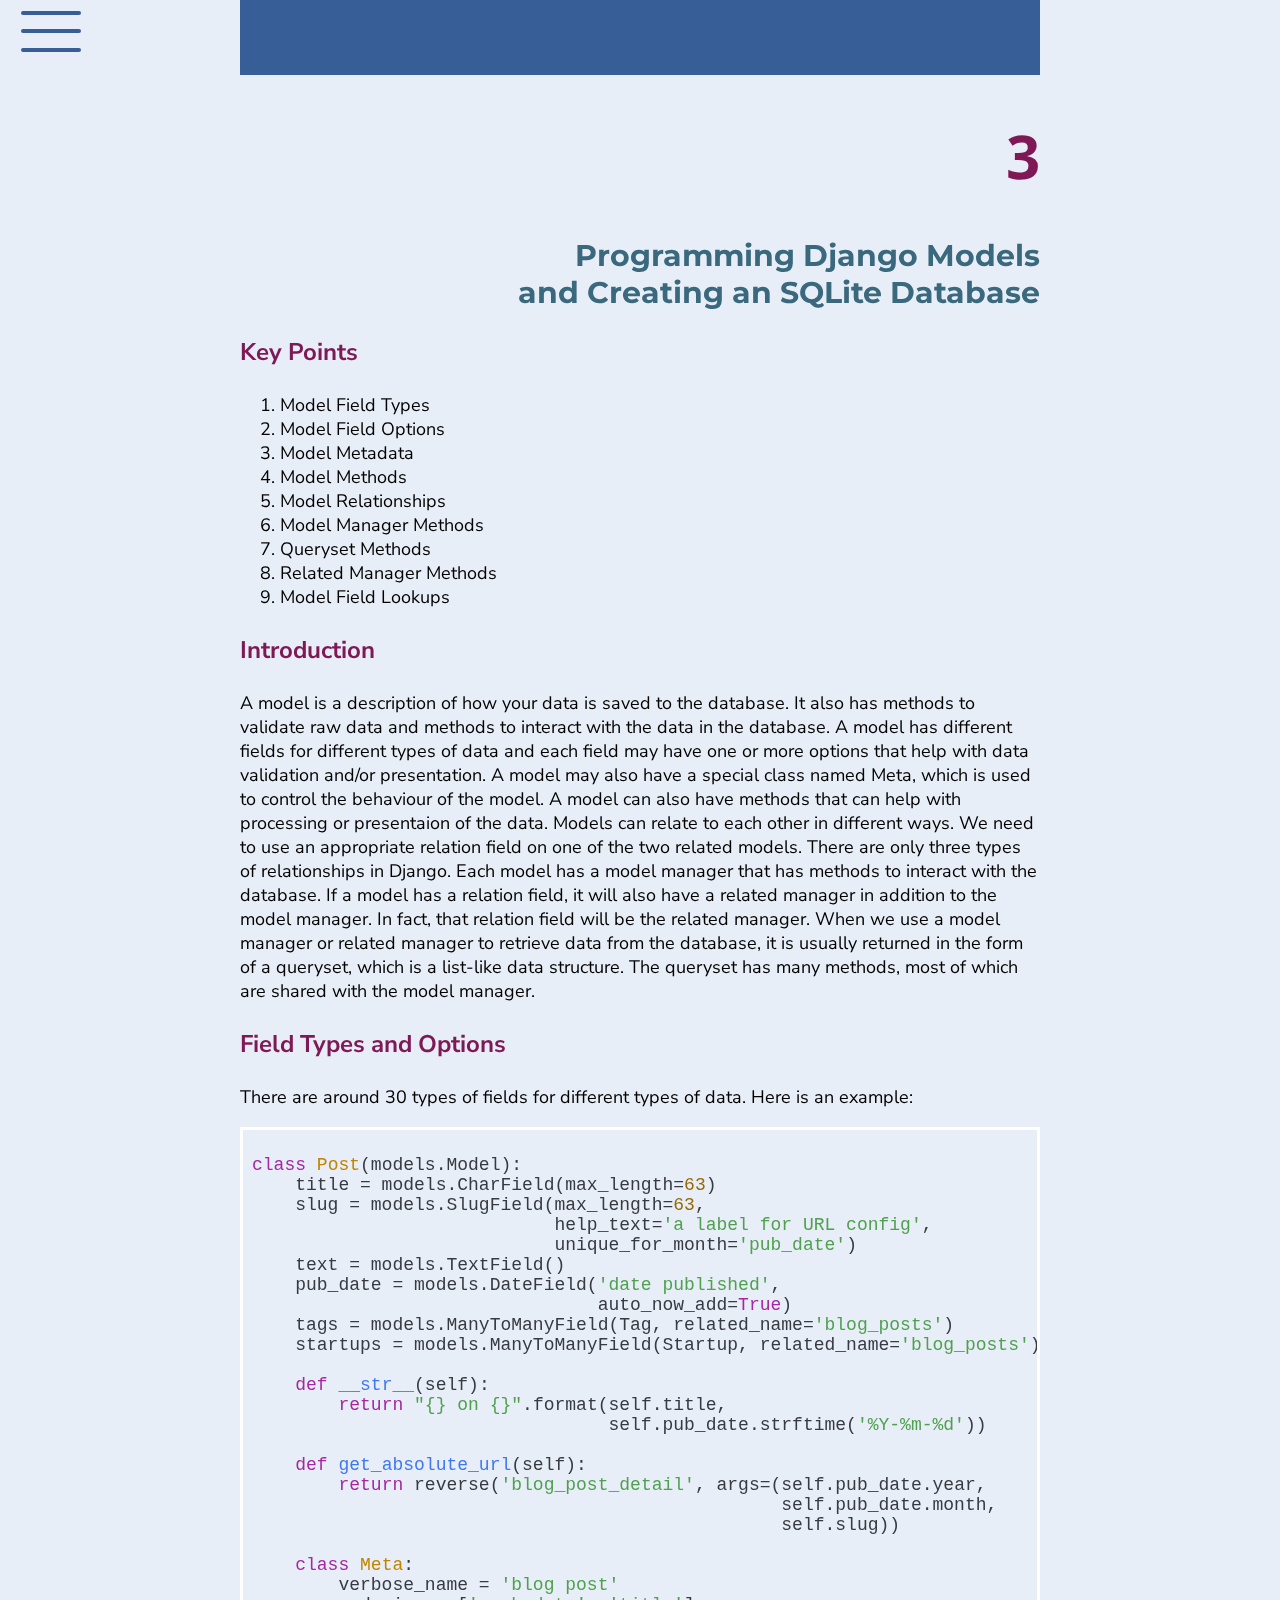
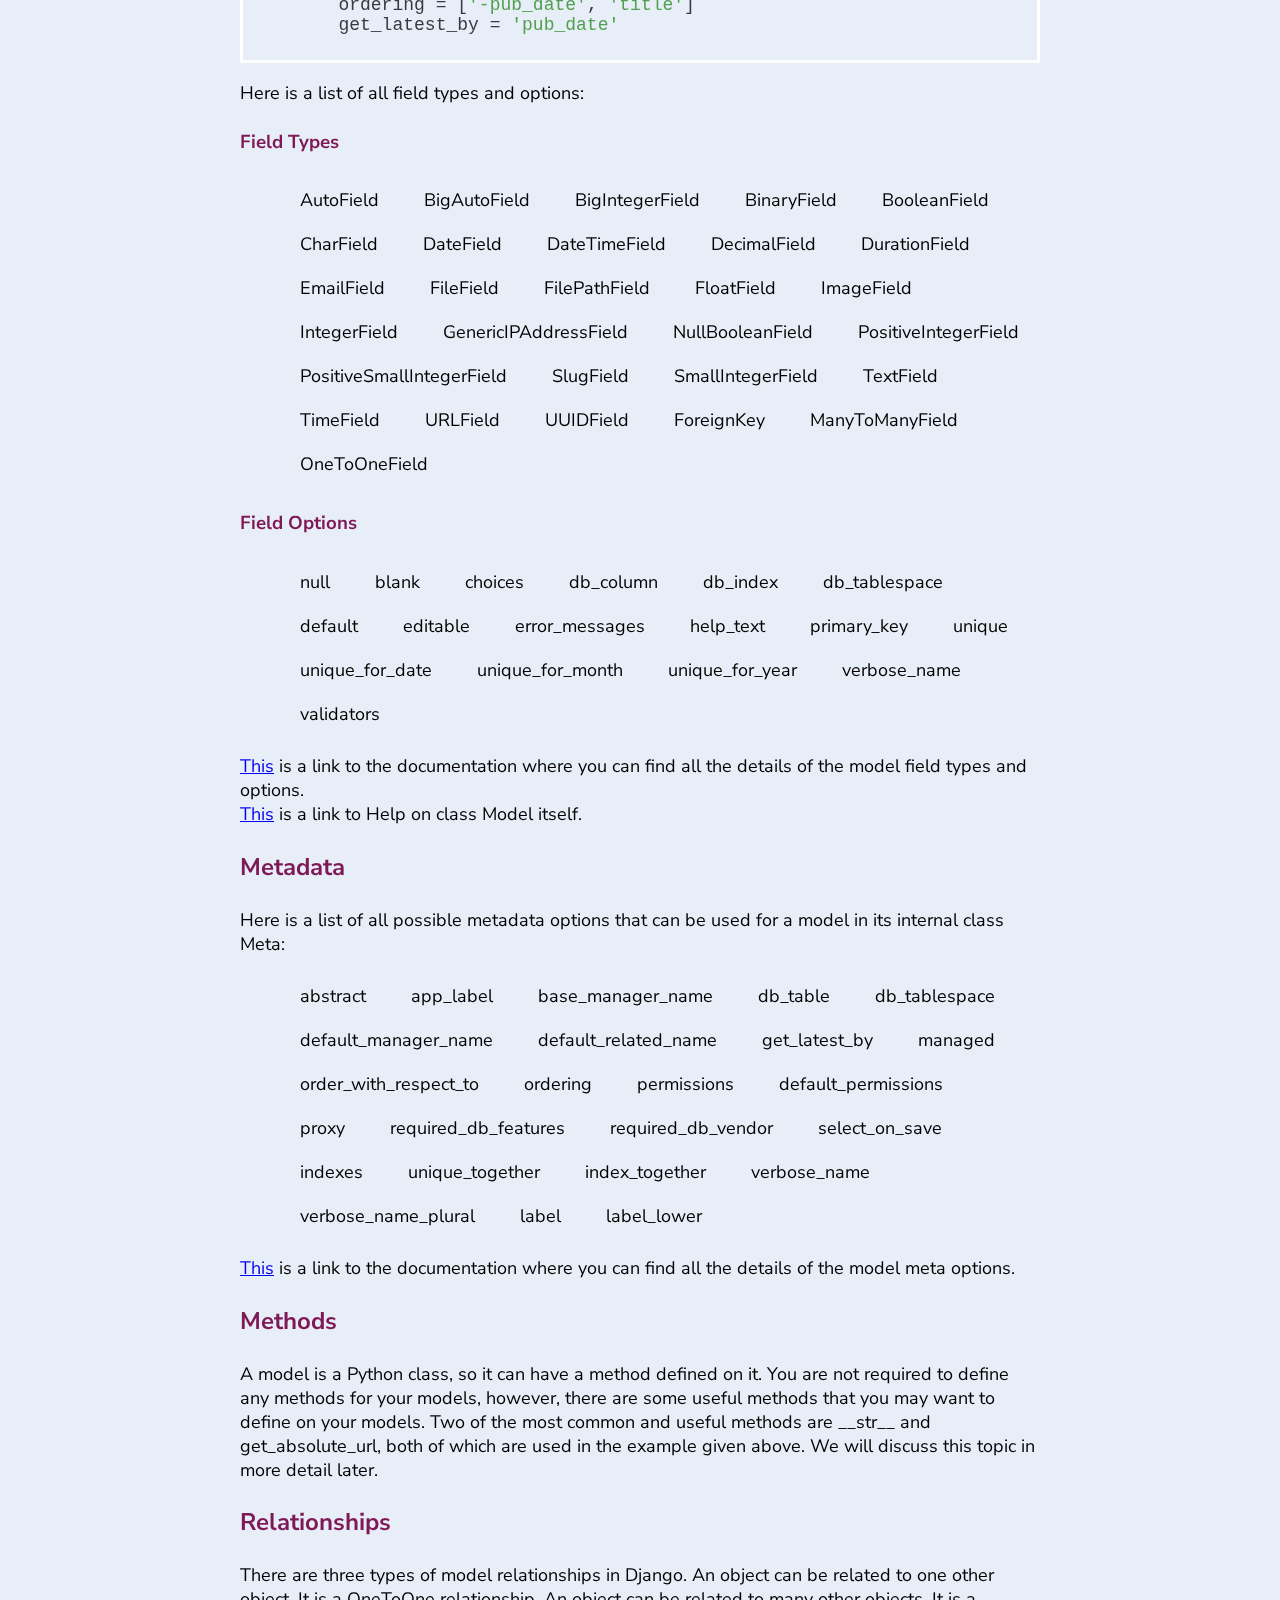
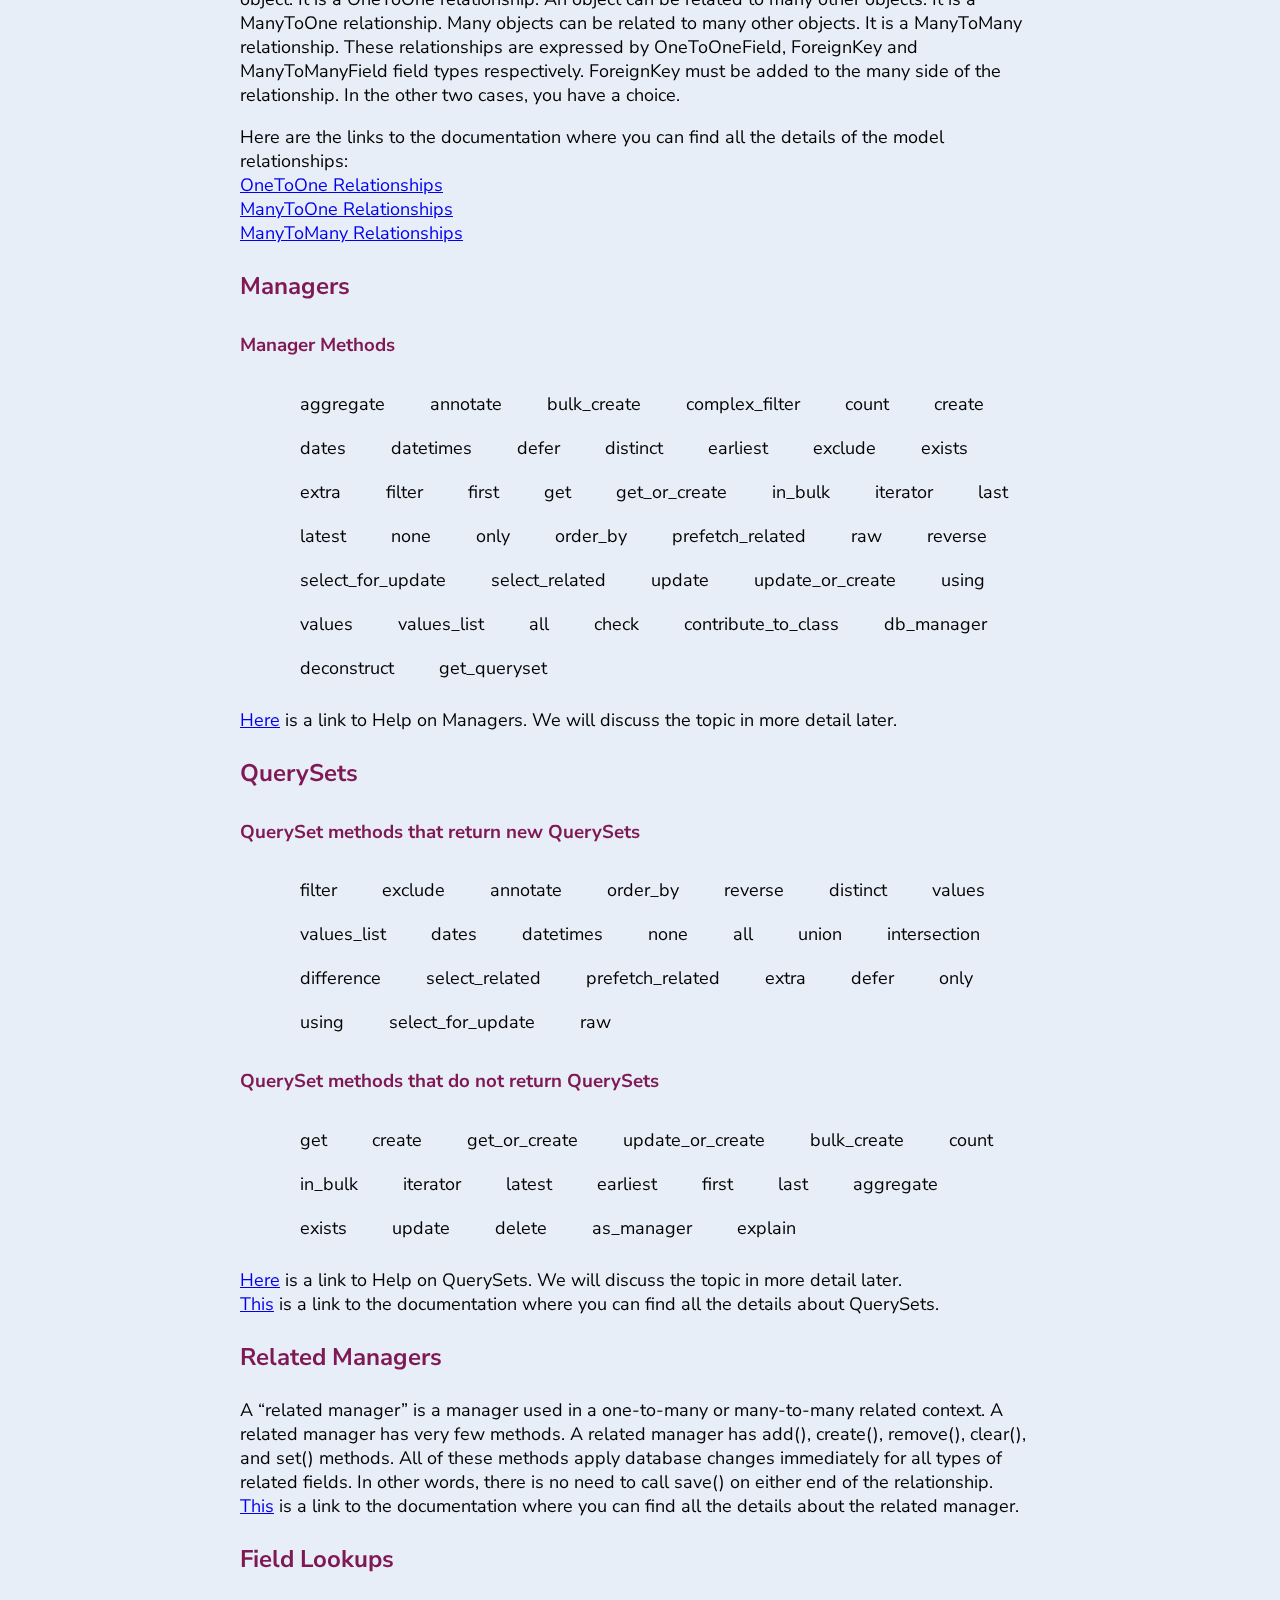
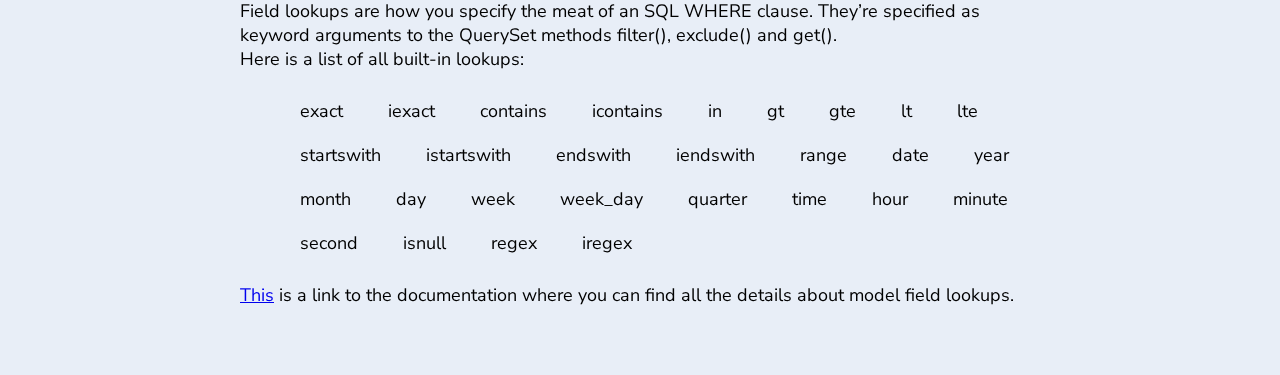
==== index.html @ 0d72ee10 "Chapter 4 second commit" ====
<!DOCTYPE html> 
<html lang="en" dir="ltr">   
<head>     
<meta charset="utf-8">
<link rel="stylesheet" href="styles/atom-one-light.css">     
<link href="https://fonts.googleapis.com/css?family=Montserrat:Light|Open+Sans|Nunito+Sans"
rel="stylesheet">     
<link rel="stylesheet" href="master.css">
<title></title>   
</head>   
<body>     
<div class="main-container">
     
<link href='https://fonts.googleapis.com/css?family=Open+Sans:400,700' rel='stylesheet' 
type='text/css'>    
        <div class="screen">
            <div class="navbar"></div>     
            <div class="circle"></div>
            <div class="menu">
                <ul>
                    <li><a href="index.html">Home</a></li>
                    <li><a href="chapter-4.html">4</a></li>
                    <li><a href="chapter-5.html">5</a></li>
                    <li><a href="">6</a></li>
                    <li><a href="">7</a></li>
                    <li><a href="">8</a></li>
                    <li><a href="">9</a></li>
                </ul>
            </div>                      
            <div class="burger">
                <div class="x"></div>
                <div class="y"></div>
                <div class="z"></div>
            </div>    

        </div>  
<script src="https://ajax.googleapis.com/ajax/libs/jquery/1.11.2/jquery.min.js"></script>       
<h1 class="lesson-num">3</h1>       
<h1 class="lesson-title">Programming Django
Models<br> and Creating an SQLite Database</h1>       
<h2 class="second-heading">Key Points</h2>       
<ol>         
  <li>Model Field Types</li>
  <li>Model Field Options</li>         
  <li>Model Metadata</li>         
  <li>Model Methods</li>         
  <li>Model Relationships</li>         
  <li>Model Manager Methods</li>         
  <li>Queryset Methods</li>         
  <li>Related Manager Methods</li>
  <li>Model Field Lookups</li>       
</ol>       
<h2 class="second-heading">Introduction</h2>
<p>         
  A model is a description of how your data is saved to the database.
It also has methods to validate raw data and methods to interact with the data
in the database. A model has different fields for different types of data and each field may have one or more options that help with data validation and/or presentation.         
A model may also have a special class named Meta, which is used to control the behaviour of the model. A model can also have methods that can help with processing or presentaion of the data.
Models can relate to each other in different ways. We need to use an appropriate relation field on one of the two related models. There are only three types of relationships in Django.          
Each model has a model manager that has methods to interact with the database. If a model has a relation field, it will also have a related manager in addition to the model manager. In fact, that relation field will be the related manager. When we use a model manager or related manager to retrieve data from the database, it is usually returned in the form of a queryset, which is a list-like data structure. The queryset has many methods, most of which are shared with the model manager.
</p>             
<h2 class="second-heading">Field Types and Options</h2>
<p>There are around 30 types of fields for different types of
data. Here is an example:</p>               
<pre><code class="language-python"> 
class Post(models.Model):     
    title = models.CharField(max_length=63)     
    slug = models.SlugField(max_length=63,          
                            help_text='a label for URL config',
                            unique_for_month='pub_date')     
    text = models.TextField()     
    pub_date = models.DateField('date published', 
                                auto_now_add=True)     
    tags = models.ManyToManyField(Tag, related_name='blog_posts')     
    startups = models.ManyToManyField(Startup, related_name='blog_posts') 
    
    def __str__(self):
        return "{} on {}".format(self.title, 
                                 self.pub_date.strftime('%Y-%m-%d'))

    def get_absolute_url(self):
        return reverse('blog_post_detail', args=(self.pub_date.year, 
                                                 self.pub_date.month, 
                                                 self.slug))

    class Meta:
        verbose_name = 'blog post'
        ordering = ['-pub_date', 'title']
        get_latest_by = 'pub_date'
              </code></pre>
<p>Here is a list of all field types and options:</p>
  <h3 class='third-heading'>Field Types</h3>
  <ul>
    <li>AutoField</li> 
    <li>BigAutoField</li>
    <li>BigIntegerField</li>
    <li>BinaryField</li>
    <li>BooleanField</li>
    <li>CharField</li>
    <li>DateField</li>
    <li>DateTimeField</li>
    <li>DecimalField</li>
    <li>DurationField</li>
    <li>EmailField</li>
    <li>FileField</li>
    <li>FilePathField</li>
    <li>FloatField</li>
    <li>ImageField</li>
    <li>IntegerField</li>
    <li>GenericIPAddressField</li>
    <li>NullBooleanField</li>
    <li>PositiveIntegerField</li>
    <li>PositiveSmallIntegerField</li>
    <li>SlugField</li>
    <li>SmallIntegerField</li>
    <li>TextField</li>
    <li>TimeField</li>
    <li>URLField</li>
    <li>UUIDField</li>
    <li>ForeignKey</li>
    <li>ManyToManyField</li>
    <li>OneToOneField</li>
  </ul>
  <h3 class="third-heading">Field Options</h3>
  <ul>
    <li>null</li>
    <li>blank</li>
    <li>choices</li>
    <li>db_column</li>
    <li>db_index</li>
    <li>db_tablespace</li>
    <li>default</li>
    <li>editable</li>
    <li>error_messages</li>
    <li>help_text</li>
    <li>primary_key</li>
    <li>unique</li>
    <li>unique_for_date</li>
    <li>unique_for_month</li>
    <li>unique_for_year</li>
    <li>verbose_name</li>
    <li>validators</li>
  </ul>
<p><a href="https://docs.djangoproject.com/en/2.1/ref/models/fields/">This</a> is a link to the documentation where you can find all the details of the model field types and options.<br>
<a href="model_instance_help.html">This</a> is a link to Help on class Model itself.
</p>
<h2 class="second-heading">Metadata</h2>
<p>Here is a list of all possible metadata options that can be used for a model
in its internal class Meta:</p>
  <ul>
    <li>abstract</li>
    <li>app_label</li>
    <li>base_manager_name</li>
    <li>db_table</li>
    <li>db_tablespace</li>
    <li>default_manager_name</li>
    <li>default_related_name</li>
    <li>get_latest_by</li>
    <li>managed</li>
    <li>order_with_respect_to</li>
    <li>ordering</li>
    <li>permissions</li>
    <li>default_permissions</li>
    <li>proxy</li>
    <li>required_db_features</li>
    <li>required_db_vendor</li>
    <li>select_on_save</li>
    <li>indexes</li>
    <li>unique_together</li>
    <li>index_together</li>
    <li>verbose_name</li>
    <li>verbose_name_plural</li>
    <li>label</li>
    <li>label_lower</li>
  </ul>
<p><a href="https://docs.djangoproject.com/en/2.1/ref/models/options/">This</a> is a link to the documentation where you can find all the details of the model meta options.
</p>
<h2 class="second-heading">Methods</h2>
<p>
    A model is a Python class, so it can have a method defined on it. You are not required to define any methods
    for your models, however, there are some useful methods that you may want to define on your models. Two of the
    most common and useful methods are __str__ and get_absolute_url, both of which are used in the example given above. 
    We will discuss this topic in more detail later.
</p>
<h2 class="second-heading">Relationships</h2>
<p>
    There are three types of model relationships in Django. An object can be related to one other object. It is a OneToOne relationship. An object can be related to many other objects. It is a ManyToOne relationship. Many objects can be related to many other objects. It is a ManyToMany relationship. These relationships are expressed by OneToOneField, ForeignKey and ManyToManyField field types respectively. ForeignKey must be added to the many side of the relationship. In the other two cases, you have a choice.
<p>Here are the links to the documentation where you can find all the details of the model relationships:<br>
<a href="https://docs.djangoproject.com/en/2.1/topics/db/examples/one_to_one/">OneToOne Relationships</a><br>
<a href="https://docs.djangoproject.com/en/2.1/topics/db/examples/many_to_one/">ManyToOne Relationships</a><br>
<a href="https://docs.djangoproject.com/en/2.1/topics/db/examples/many_to_many/">ManyToMany Relationships</a>
</p>
<h2 class="second-heading">Managers</h2>
<h3 class="third-heading">Manager Methods</h3>
<ul>
    <li>aggregate</li>
    <li>annotate</li>
    <li>bulk_create</li>
    <li>complex_filter</li>
    <li>count</li>
    <li>create</li>
    <li>dates</li>
    <li>datetimes</li>
    <li>defer</li>
    <li>distinct</li>
    <li>earliest</li>
    <li>exclude</li>
    <li>exists</li>
    <li>extra</li>
    <li>filter</li>
    <li>first</li>
    <li>get</li>
    <li>get_or_create</li>
    <li>in_bulk</li>
    <li>iterator</li>
    <li>last</li>
    <li>latest</li>
    <li>none</li>
    <li>only</li>
    <li>order_by</li>
    <li>prefetch_related</li>
    <li>raw</li>
    <li>reverse</li>
    <li>select_for_update</li>
    <li>select_related</li>
    <li>update</li>
    <li>update_or_create</li>
    <li>using</li>
    <li>values</li>
    <li>values_list</li>
    <li>all</li>
    <li>check</li>
    <li>contribute_to_class</li>
    <li>db_manager</li>
    <li>deconstruct</li>
    <li>get_queryset</li>
</ul>
<p>
    <a href="manager_help.html">Here</a> is a link to Help on Managers. We will discuss the topic
    in more detail later.
</p>
<h2 class="second-heading">QuerySets</h2>
<h3 class="third-heading">QuerySet methods that return new QuerySets</h3>
<ul>
    <li>filter</li>
    <li>exclude</li>
    <li>annotate</li>
    <li>order_by</li>
    <li>reverse</li>
    <li>distinct</li>
    <li>values</li>
    <li>values_list</li>
    <li>dates</li>
    <li>datetimes</li>
    <li>none</li>
    <li>all</li>
    <li>union</li>
    <li>intersection</li>
    <li>difference</li>
    <li>select_related</li>
    <li>prefetch_related</li>
    <li>extra</li>
    <li>defer</li>
    <li>only</li>
    <li>using</li>
    <li>select_for_update</li>
    <li>raw</li>
</ul>
<h3 class="third-heading">QuerySet methods that do not return QuerySets</h3>
<ul>
    <li>get</li>
    <li>create</li>
    <li>get_or_create</li>
    <li>update_or_create</li>
    <li>bulk_create</li>
    <li>count</li>
    <li>in_bulk</li>
    <li>iterator</li>
    <li>latest</li>
    <li>earliest</li>
    <li>first</li>
    <li>last</li>
    <li>aggregate</li>
    <li>exists</li>
    <li>update</li>
    <li>delete</li>
    <li>as_manager</li>
    <li>explain</li>
</ul>
<p><a href="queryset_help.html">Here</a> is a link to Help on QuerySets. We will discuss the topic
    in more detail later.<br>
    <a href="https://docs.djangoproject.com/en/2.1/ref/models/querysets/">This</a> is a link to the documentation where you can find all the details about QuerySets.
</p>
<h2 class="second-heading">Related Managers</h2>
<p>
    A “related manager” is a manager used in a one-to-many or many-to-many related context. A related manager has very few methods. A related manager has add(), create(), remove(), clear(), and set() methods. All of these methods apply database changes immediately for all types of related fields. In other words, there is no need to call save() on either end of the relationship.<br>
    <a href="https://docs.djangoproject.com/en/2.1/ref/models/relations/">This</a> is a link to the documentation where you can find all the details about the related manager. 
</p>
<h2 class="second-heading">Field Lookups</h2>
<p>
    Field lookups are how you specify the meat of an SQL WHERE clause. They’re specified as keyword arguments to the QuerySet methods filter(), exclude() and get().<br>
    Here is a list of all built-in lookups:
</p>
<ul>
    <li>exact</li>
    <li>iexact</li>
    <li>contains</li>
    <li>icontains</li>
    <li>in</li>
    <li>gt</li>
    <li>gte</li>
    <li>lt</li>
    <li>lte</li>
    <li>startswith</li>
    <li>istartswith</li>
    <li>endswith</li>
    <li>iendswith</li>
    <li>range</li>
    <li>date</li>
    <li>year</li>
    <li>month</li>
    <li>day</li>
    <li>week</li>
    <li>week_day</li>
    <li>quarter</li>
    <li>time</li>
    <li>hour</li>
    <li>minute</li>
    <li>second</li>
    <li>isnull</li>
    <li>regex</li>
    <li>iregex</li>
</ul>
<p>
    <a href="https://docs.djangoproject.com/en/2.1/ref/models/querysets/">This</a> is a link to the documentation where you can find all the details about model field lookups.<br><br>
</p>

    </div>

    <script src="highlight.pack.js"></script>
    <script>hljs.initHighlightingOnLoad();</script>
    <script type="text/javascript" src="style.js"></script>
  </body>
</html>
---- styles/atom-one-light.css ----
/*

Atom One Light by Daniel Gamage
Original One Light Syntax theme from https://github.com/atom/one-light-syntax

base:    #fafafa
mono-1:  #383a42
mono-2:  #686b77
mono-3:  #a0a1a7
hue-1:   #0184bb
hue-2:   #4078f2
hue-3:   #a626a4
hue-4:   #50a14f
hue-5:   #e45649
hue-5-2: #c91243
hue-6:   #986801
hue-6-2: #c18401

*/

.hljs {
  display: block;
  overflow-x: auto;
  padding: 0.5em;
  color: #383a42;
  background: #e7ebff;
  background: #e8eef7;
  font-size: 18px;
}
/* background: #f6ecea; */
.hljs-comment,
.hljs-quote {
  color: #a0a1a7;
  font-style: italic;
}

.hljs-doctag,
.hljs-keyword,
.hljs-formula {
  color: #a626a4;
}

.hljs-section,
.hljs-name,
.hljs-selector-tag,
.hljs-deletion,
.hljs-subst {
  color: #e45649;
}

.hljs-literal {
  color: #0184bb;
}

.hljs-string,
.hljs-regexp,
.hljs-addition,
.hljs-attribute,
.hljs-meta-string {
  color: #50a14f;
}

.hljs-built_in,
.hljs-class .hljs-title {
  color: #c18401;
}

.hljs-attr,
.hljs-variable,
.hljs-template-variable,
.hljs-type,
.hljs-selector-class,
.hljs-selector-attr,
.hljs-selector-pseudo,
.hljs-number {
  color: #986801;
}

.hljs-symbol,
.hljs-bullet,
.hljs-link,
.hljs-meta,
.hljs-selector-id,
.hljs-title {
  color: #4078f2;
}

.hljs-emphasis {
  font-style: italic;
}

.hljs-strong {
  font-weight: bold;
}

.hljs-link {
  text-decoration: underline;
}
---- master.css ----
body {
  background: #e8eef7;
  margin: 0px;
  padding: 0px;
}
.main-container {
  width: 800px;
  margin: 0 auto;
}

.lesson-title {
  font-size: 30px;
  font-family: 'Montserrat', sans-serif;
  color: #3a687d;
  text-align: right;
}

.lesson-num {
  font-size: 60px;
  font-family: 'Open Sans', sans-serif;
  color: #7f1956;
  text-align: right;
}

.second-heading {
  color: #7f1956;
  font-family: 'Nunito Sans', sans-serif;
  padding-top: 5px;
  padding-bottom: 5px;
}

.third-heading {
  color: #7f1956;
  font-family: 'Nunito Sans', sans-serif;
  padding-top: 5px;
  padding-bottom: 5px;
}

p {
  font-family: 'Nunito Sans', sans-serif;
  font-size: 18px;
}

ol, ul {
  font-family: 'Nunito Sans', sans-serif;
  font-size: 18px;
}
.language-python {
  font-size: 18px;
  border: 3px 3px 3px 3px;
  border-color: white;
  padding-top: 5px;
  padding-bottom: 5px;
}

pre {
  max-width: 800px;
  border: white 3px solid;
  word-wrap: break-word;
}

ul li {
  display: inline-block;
  padding-right: 20px;
  padding-left: 20px;
  padding-top: 10px;
  padding-bottom: 10px;
}
/* { margin: 0px; padding: 0px; }
/*body {
  background: #385e97;
  width: 100%; 
  height: 100%;
  font:12px "Open Sans", sans-serif; 
}*/

div.burger {
  height: 60px; 
  width: 60px;
  position: absolute;
  top: 11px; 
  left: 21px;
  cursor: pointer;  
}
  div.x,
  div.y,
  div.z {
    position: absolute; 
    /*margin: auto;
    top: 0px; bottom: 0px;    */
    background: #fff;
    background: #385e97;
    border-radius:2px;
    -webkit-transition: all 200ms ease-out;
       -moz-transition: all 200ms ease-out;
        -ms-transition: all 200ms ease-out;
         -o-transition: all 200ms ease-out;
            transition: all 200ms ease-out;
  }   
  div.x, div.y, div.z { height: 4px; width: 60px; }
  div.y{top: 18px;}
  div.z{top: 37px;}
  div.collapse{
    top: 20px;
    background:#4a89dc;
    -webkit-transition: all 70ms ease-out;
       -moz-transition: all 70ms ease-out;
        -ms-transition: all 70ms ease-out;
         -o-transition: all 70ms ease-out;
            transition: all 70ms ease-out;
  }
   
  
  div.rotate30{
    -ms-transform: rotate(30deg); 
      -webkit-transform: rotate(30deg); 
      transform: rotate(30deg); 
    -webkit-transition: all 50ms ease-out;
       -moz-transition: all 50ms ease-out;
        -ms-transition: all 50ms ease-out;
         -o-transition: all 50ms ease-out;
            transition: all 50ms ease-out;          
  }
  div.rotate150{
    -ms-transform: rotate(150deg); 
      -webkit-transform: rotate(150deg); 
      transform: rotate(150deg);  
    -webkit-transition: all 50ms ease-out;
       -moz-transition: all 50ms ease-out;
        -ms-transition: all 50ms ease-out;
         -o-transition: all 50ms ease-out;
            transition: all 50ms ease-out;          
  }
  
  div.rotate45{
    -ms-transform: rotate(45deg); 
      -webkit-transform: rotate(45deg); 
      transform: rotate(45deg); 
    -webkit-transition: all 100ms ease-out;
       -moz-transition: all 100ms ease-out;
        -ms-transition: all 100ms ease-out;
         -o-transition: all 100ms ease-out;
            transition: all 100ms ease-out;         
  }
  div.rotate135{
    -ms-transform: rotate(135deg); 
      -webkit-transform: rotate(135deg); 
      transform: rotate(135deg);  
    -webkit-transition: all 100ms ease-out;
       -moz-transition: all 100ms ease-out;
        -ms-transition: all 100ms ease-out;
         -o-transition: all 100ms ease-out;
            transition: all 100ms ease-out;         
  }

div.navbar{height:75px; width: 100%; 
  background:#385e97; 
  margin-top: 0px; 
  padding: 0px;
}

div.circle{ 
  border-radius: 50%;
  width: 0px;
  height: 0px; 
  position:absolute;
  top: 35px;
  left: 36px;
  background:#fff;
  opacity:0.70;
  -webkit-transition: all 300ms cubic-bezier(0.000, 0.995, 0.990, 1.000);
     -moz-transition: all 300ms cubic-bezier(0.000, 0.995, 0.990, 1.000);
      -ms-transition: all 300ms cubic-bezier(0.000, 0.995, 0.990, 1.000);
       -o-transition: all 300ms cubic-bezier(0.000, 0.995, 0.990, 1.000);
          transition: all 300ms cubic-bezier(0.000, 0.995, 0.990, 1.000); 
}
div.circle.expand{
  width:1200px;
  height:1200px;
  top: -560px;
  left: -565px;   
  -webkit-transition: all 400ms cubic-bezier(0.000, 0.995, 0.990, 1.000);
     -moz-transition: all 400ms cubic-bezier(0.000, 0.995, 0.990, 1.000);
      -ms-transition: all 400ms cubic-bezier(0.000, 0.995, 0.990, 1.000);
       -o-transition: all 400ms cubic-bezier(0.000, 0.995, 0.990, 1.000);
          transition: all 400ms cubic-bezier(0.000, 0.995, 0.990, 1.000);         
  
}
div.menu {
  height: 568px; 
  width: 320px;
  position: absolute;
  top: 0px; left: 0px;
}
div.menu ul li {
  list-style: none;
  position:absolute;
  top:40px;;
  left:0;
  opacity:0;
  width:320px;
  text-align:center;
  font-size:0px;
  -webkit-transition: all 70ms cubic-bezier(0.000, 0.995, 0.990, 1.000);
     -moz-transition: all 70ms cubic-bezier(0.000, 0.995, 0.990, 1.000);
      -ms-transition: all 70ms cubic-bezier(0.000, 0.995, 0.990, 1.000);
       -o-transition: all 70ms cubic-bezier(0.000, 0.995, 0.990, 1.000);
          transition: all 70ms cubic-bezier(0.000, 0.995, 0.990, 1.000);
}
div.menu ul li a {
  color:#4a89dc;
  text-transform:uppercase;
  text-transform: none;
  text-decoration:none; 
  letter-spacing:3px;     
}

div.menu li.animate{
  font-size:21px;
  opacity:1;
  -webkit-transition: all 150ms cubic-bezier(0.000, 0.995, 0.990, 1.000);
     -moz-transition: all 150ms cubic-bezier(0.000, 0.995, 0.990, 1.000);
      -ms-transition: all 150ms cubic-bezier(0.000, 0.995, 0.990, 1.000);
       -o-transition: all 150ms cubic-bezier(0.000, 0.995, 0.990, 1.000);
          transition: all 150ms cubic-bezier(0.000, 0.995, 0.990, 1.000);
}
div.menu li.animate:nth-of-type(1){ 
  top:70px;
  transition-delay: 0.0s; 
}
div.menu li.animate:nth-of-type(2){
  top:140px;
  transition-delay: 0.03s;  
      
}
div.menu li.animate:nth-of-type(3){
  top:210px;
  transition-delay: 0.06s;    
  
}
div.menu li.animate:nth-of-type(4){
  top:280px;
  transition-delay: 0.09s;    
  
}
div.menu li.animate:nth-of-type(5){
  top:350px;
  transition-delay: 0.12s;    
  
}
div.menu li.animate:nth-of-type(6){
  top:420px;
  transition-delay: 0.15s;  
      
}
div.menu li.animate:nth-of-type(7){
  top:490px;
  transition-delay: 0.15s;  
      
}
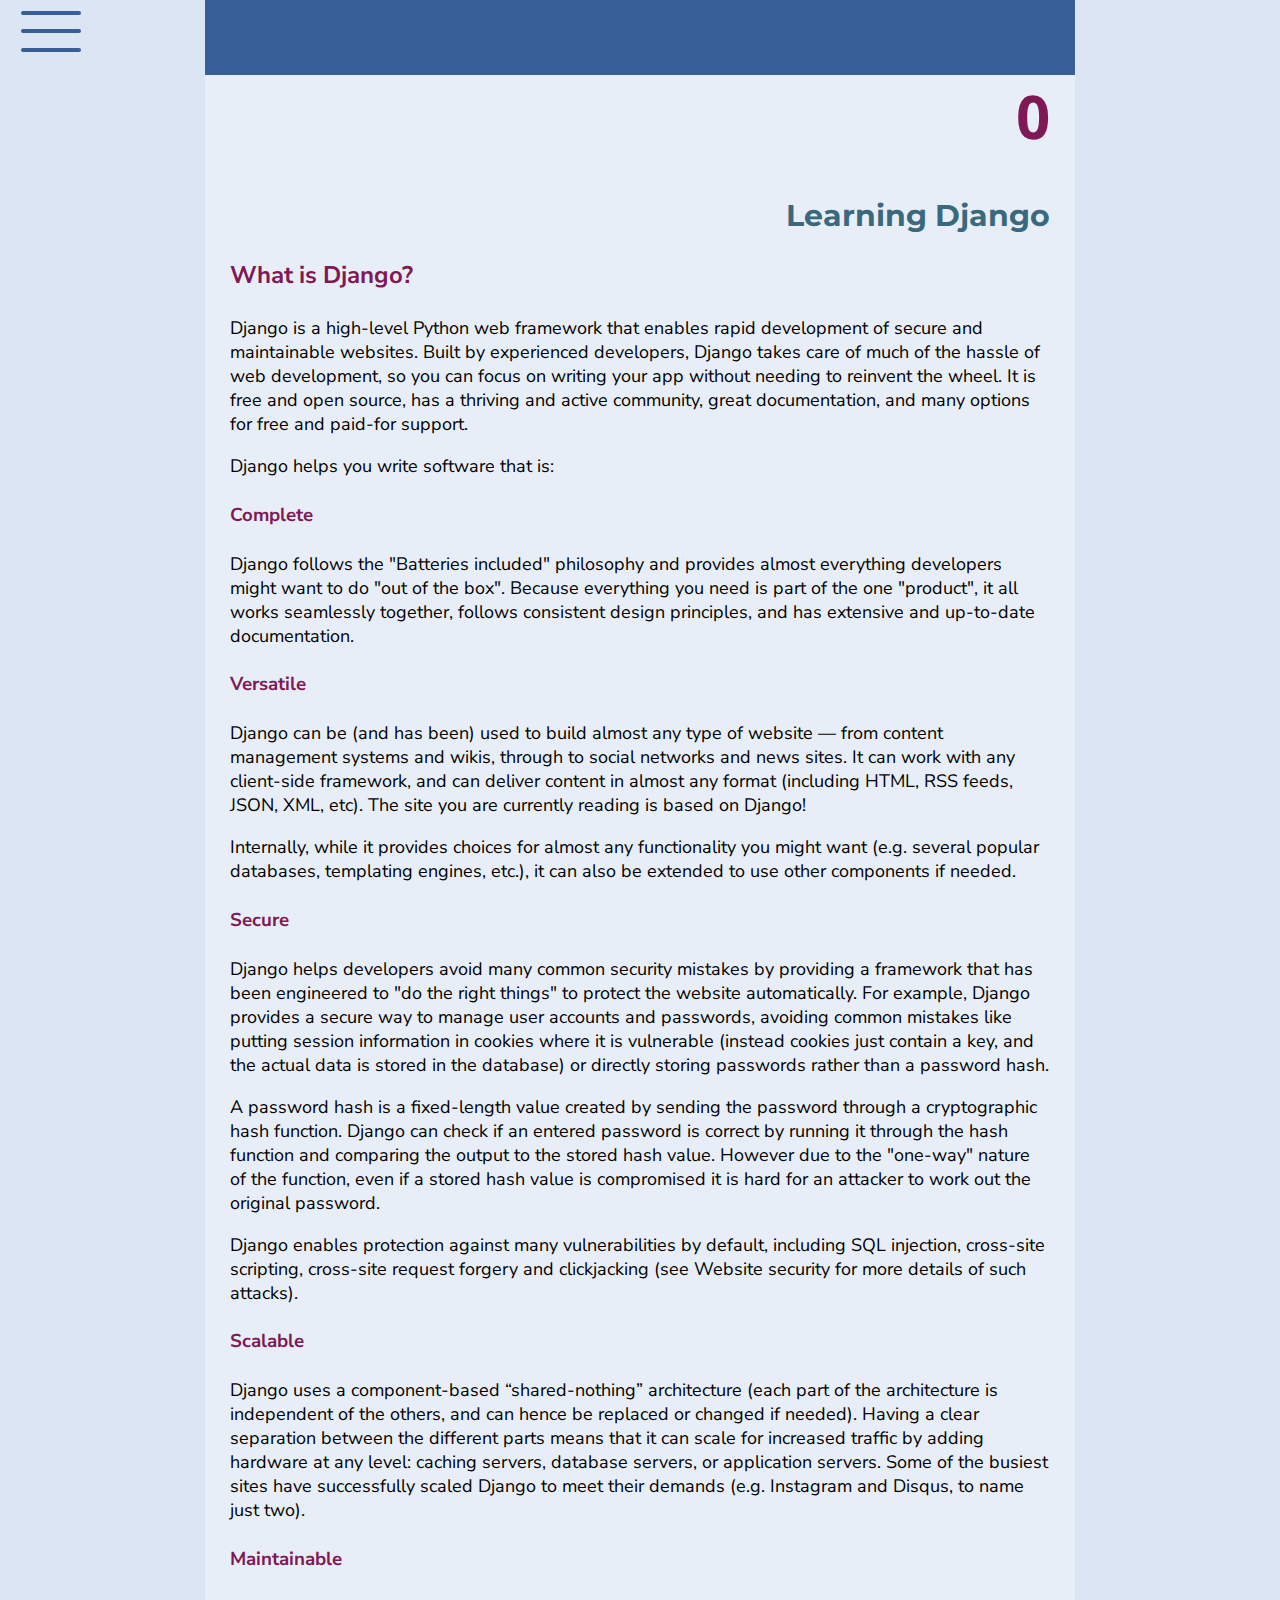
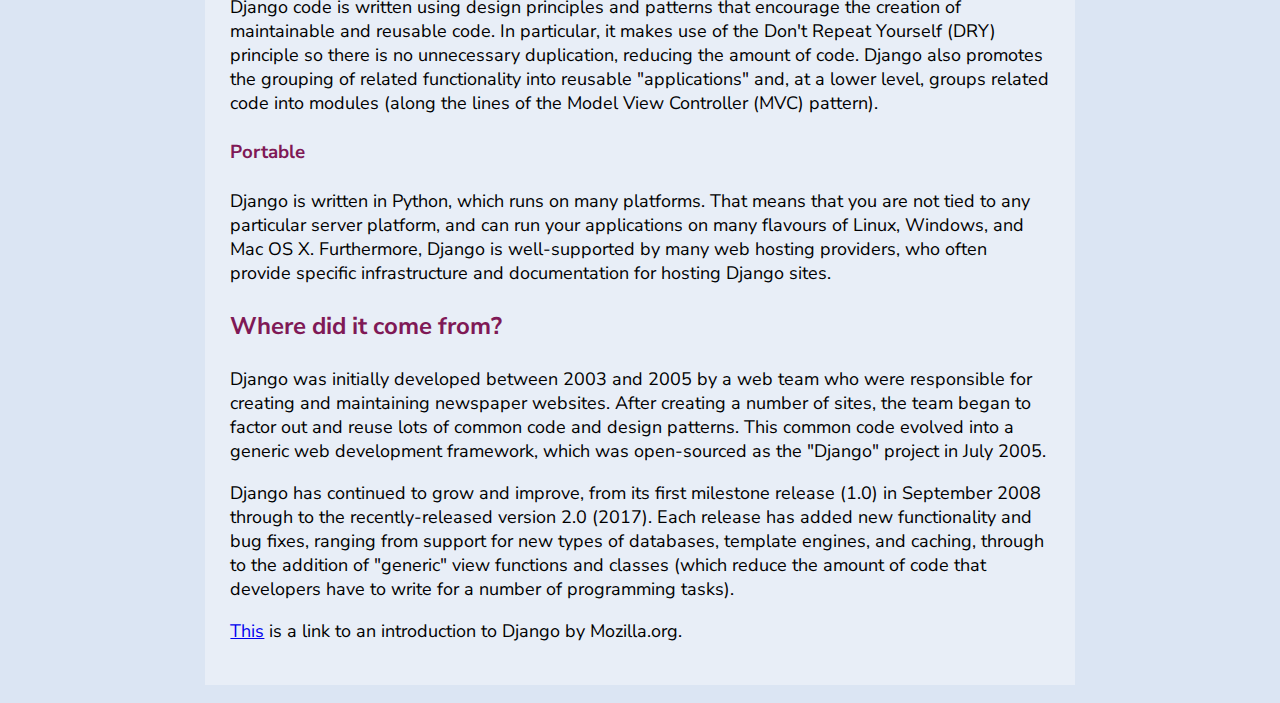
==== commit dfa96c70: "home page added" ====
--- a/index.html
+++ b/index.html
@@ -10,7 +10,6 @@
 </head>   
 <body>     
 <div class="main-container">
-     
 <link href='https://fonts.googleapis.com/css?family=Open+Sans:400,700' rel='stylesheet' 
 type='text/css'>    
         <div class="screen">
@@ -18,13 +17,12 @@
             <div class="circle"></div>
             <div class="menu">
                 <ul>
-                    <li><a href="index.html">Home</a></li>
-                    <li><a href="chapter-4.html">4</a></li>
-                    <li><a href="chapter-5.html">5</a></li>
-                    <li><a href="">6</a></li>
-                    <li><a href="">7</a></li>
-                    <li><a href="">8</a></li>
-                    <li><a href="">9</a></li>
+                    <li><a href="index.html" id="home">Home</a></li>
+                    <li><a href="chapter-3.html">Models</a></li>
+                    <li><a href="chapter-4.html">Django Templates</a></li>
+                    <li><a href="chapter-5.html">URLs and Views</a></li>
+                    <li><a href="chapter-6.html">Links and Redirects</a></li>
+                    <li><a href="chapter-7.html">7</a></li>
                 </ul>
             </div>                      
             <div class="burger">
@@ -35,306 +33,41 @@
 
         </div>  
 <script src="https://ajax.googleapis.com/ajax/libs/jquery/1.11.2/jquery.min.js"></script>       
-<h1 class="lesson-num">3</h1>       
-<h1 class="lesson-title">Programming Django
-Models<br> and Creating an SQLite Database</h1>       
-<h2 class="second-heading">Key Points</h2>       
-<ol>         
-  <li>Model Field Types</li>
-  <li>Model Field Options</li>         
-  <li>Model Metadata</li>         
-  <li>Model Methods</li>         
-  <li>Model Relationships</li>         
-  <li>Model Manager Methods</li>         
-  <li>Queryset Methods</li>         
-  <li>Related Manager Methods</li>
-  <li>Model Field Lookups</li>       
-</ol>       
-<h2 class="second-heading">Introduction</h2>
-<p>         
-  A model is a description of how your data is saved to the database.
-It also has methods to validate raw data and methods to interact with the data
-in the database. A model has different fields for different types of data and each field may have one or more options that help with data validation and/or presentation.         
-A model may also have a special class named Meta, which is used to control the behaviour of the model. A model can also have methods that can help with processing or presentaion of the data.
-Models can relate to each other in different ways. We need to use an appropriate relation field on one of the two related models. There are only three types of relationships in Django.          
-Each model has a model manager that has methods to interact with the database. If a model has a relation field, it will also have a related manager in addition to the model manager. In fact, that relation field will be the related manager. When we use a model manager or related manager to retrieve data from the database, it is usually returned in the form of a queryset, which is a list-like data structure. The queryset has many methods, most of which are shared with the model manager.
-</p>             
-<h2 class="second-heading">Field Types and Options</h2>
-<p>There are around 30 types of fields for different types of
-data. Here is an example:</p>               
-<pre><code class="language-python"> 
-class Post(models.Model):     
-    title = models.CharField(max_length=63)     
-    slug = models.SlugField(max_length=63,          
-                            help_text='a label for URL config',
-                            unique_for_month='pub_date')     
-    text = models.TextField()     
-    pub_date = models.DateField('date published', 
-                                auto_now_add=True)     
-    tags = models.ManyToManyField(Tag, related_name='blog_posts')     
-    startups = models.ManyToManyField(Startup, related_name='blog_posts') 
-    
-    def __str__(self):
-        return "{} on {}".format(self.title, 
-                                 self.pub_date.strftime('%Y-%m-%d'))
+<h1 class="lesson-num">0</h1>
+<h1 class="lesson-title">Learning Django</h1>              
 
-    def get_absolute_url(self):
-        return reverse('blog_post_detail', args=(self.pub_date.year, 
-                                                 self.pub_date.month, 
-                                                 self.slug))
+<h2 class="second-heading">What is Django?</h2>
+<p>Django is a high-level Python web framework that enables rapid development of secure and maintainable websites. Built by experienced developers, Django takes care of much of the hassle of web development, so you can focus on writing your app without needing to reinvent the wheel. It is free and open source, has a thriving and active community, great documentation, and many options for free and paid-for support. </p>
 
-    class Meta:
-        verbose_name = 'blog post'
-        ordering = ['-pub_date', 'title']
-        get_latest_by = 'pub_date'
-              </code></pre>
-<p>Here is a list of all field types and options:</p>
-  <h3 class='third-heading'>Field Types</h3>
-  <ul>
-    <li>AutoField</li> 
-    <li>BigAutoField</li>
-    <li>BigIntegerField</li>
-    <li>BinaryField</li>
-    <li>BooleanField</li>
-    <li>CharField</li>
-    <li>DateField</li>
-    <li>DateTimeField</li>
-    <li>DecimalField</li>
-    <li>DurationField</li>
-    <li>EmailField</li>
-    <li>FileField</li>
-    <li>FilePathField</li>
-    <li>FloatField</li>
-    <li>ImageField</li>
-    <li>IntegerField</li>
-    <li>GenericIPAddressField</li>
-    <li>NullBooleanField</li>
-    <li>PositiveIntegerField</li>
-    <li>PositiveSmallIntegerField</li>
-    <li>SlugField</li>
-    <li>SmallIntegerField</li>
-    <li>TextField</li>
-    <li>TimeField</li>
-    <li>URLField</li>
-    <li>UUIDField</li>
-    <li>ForeignKey</li>
-    <li>ManyToManyField</li>
-    <li>OneToOneField</li>
-  </ul>
-  <h3 class="third-heading">Field Options</h3>
-  <ul>
-    <li>null</li>
-    <li>blank</li>
-    <li>choices</li>
-    <li>db_column</li>
-    <li>db_index</li>
-    <li>db_tablespace</li>
-    <li>default</li>
-    <li>editable</li>
-    <li>error_messages</li>
-    <li>help_text</li>
-    <li>primary_key</li>
-    <li>unique</li>
-    <li>unique_for_date</li>
-    <li>unique_for_month</li>
-    <li>unique_for_year</li>
-    <li>verbose_name</li>
-    <li>validators</li>
-  </ul>
-<p><a href="https://docs.djangoproject.com/en/2.1/ref/models/fields/">This</a> is a link to the documentation where you can find all the details of the model field types and options.<br>
-<a href="model_instance_help.html">This</a> is a link to Help on class Model itself.
-</p>
-<h2 class="second-heading">Metadata</h2>
-<p>Here is a list of all possible metadata options that can be used for a model
-in its internal class Meta:</p>
-  <ul>
-    <li>abstract</li>
-    <li>app_label</li>
-    <li>base_manager_name</li>
-    <li>db_table</li>
-    <li>db_tablespace</li>
-    <li>default_manager_name</li>
-    <li>default_related_name</li>
-    <li>get_latest_by</li>
-    <li>managed</li>
-    <li>order_with_respect_to</li>
-    <li>ordering</li>
-    <li>permissions</li>
-    <li>default_permissions</li>
-    <li>proxy</li>
-    <li>required_db_features</li>
-    <li>required_db_vendor</li>
-    <li>select_on_save</li>
-    <li>indexes</li>
-    <li>unique_together</li>
-    <li>index_together</li>
-    <li>verbose_name</li>
-    <li>verbose_name_plural</li>
-    <li>label</li>
-    <li>label_lower</li>
-  </ul>
-<p><a href="https://docs.djangoproject.com/en/2.1/ref/models/options/">This</a> is a link to the documentation where you can find all the details of the model meta options.
-</p>
-<h2 class="second-heading">Methods</h2>
-<p>
-    A model is a Python class, so it can have a method defined on it. You are not required to define any methods
-    for your models, however, there are some useful methods that you may want to define on your models. Two of the
-    most common and useful methods are __str__ and get_absolute_url, both of which are used in the example given above. 
-    We will discuss this topic in more detail later.
-</p>
-<h2 class="second-heading">Relationships</h2>
-<p>
-    There are three types of model relationships in Django. An object can be related to one other object. It is a OneToOne relationship. An object can be related to many other objects. It is a ManyToOne relationship. Many objects can be related to many other objects. It is a ManyToMany relationship. These relationships are expressed by OneToOneField, ForeignKey and ManyToManyField field types respectively. ForeignKey must be added to the many side of the relationship. In the other two cases, you have a choice.
-<p>Here are the links to the documentation where you can find all the details of the model relationships:<br>
-<a href="https://docs.djangoproject.com/en/2.1/topics/db/examples/one_to_one/">OneToOne Relationships</a><br>
-<a href="https://docs.djangoproject.com/en/2.1/topics/db/examples/many_to_one/">ManyToOne Relationships</a><br>
-<a href="https://docs.djangoproject.com/en/2.1/topics/db/examples/many_to_many/">ManyToMany Relationships</a>
-</p>
-<h2 class="second-heading">Managers</h2>
-<h3 class="third-heading">Manager Methods</h3>
-<ul>
-    <li>aggregate</li>
-    <li>annotate</li>
-    <li>bulk_create</li>
-    <li>complex_filter</li>
-    <li>count</li>
-    <li>create</li>
-    <li>dates</li>
-    <li>datetimes</li>
-    <li>defer</li>
-    <li>distinct</li>
-    <li>earliest</li>
-    <li>exclude</li>
-    <li>exists</li>
-    <li>extra</li>
-    <li>filter</li>
-    <li>first</li>
-    <li>get</li>
-    <li>get_or_create</li>
-    <li>in_bulk</li>
-    <li>iterator</li>
-    <li>last</li>
-    <li>latest</li>
-    <li>none</li>
-    <li>only</li>
-    <li>order_by</li>
-    <li>prefetch_related</li>
-    <li>raw</li>
-    <li>reverse</li>
-    <li>select_for_update</li>
-    <li>select_related</li>
-    <li>update</li>
-    <li>update_or_create</li>
-    <li>using</li>
-    <li>values</li>
-    <li>values_list</li>
-    <li>all</li>
-    <li>check</li>
-    <li>contribute_to_class</li>
-    <li>db_manager</li>
-    <li>deconstruct</li>
-    <li>get_queryset</li>
-</ul>
-<p>
-    <a href="manager_help.html">Here</a> is a link to Help on Managers. We will discuss the topic
-    in more detail later.
-</p>
-<h2 class="second-heading">QuerySets</h2>
-<h3 class="third-heading">QuerySet methods that return new QuerySets</h3>
-<ul>
-    <li>filter</li>
-    <li>exclude</li>
-    <li>annotate</li>
-    <li>order_by</li>
-    <li>reverse</li>
-    <li>distinct</li>
-    <li>values</li>
-    <li>values_list</li>
-    <li>dates</li>
-    <li>datetimes</li>
-    <li>none</li>
-    <li>all</li>
-    <li>union</li>
-    <li>intersection</li>
-    <li>difference</li>
-    <li>select_related</li>
-    <li>prefetch_related</li>
-    <li>extra</li>
-    <li>defer</li>
-    <li>only</li>
-    <li>using</li>
-    <li>select_for_update</li>
-    <li>raw</li>
-</ul>
-<h3 class="third-heading">QuerySet methods that do not return QuerySets</h3>
-<ul>
-    <li>get</li>
-    <li>create</li>
-    <li>get_or_create</li>
-    <li>update_or_create</li>
-    <li>bulk_create</li>
-    <li>count</li>
-    <li>in_bulk</li>
-    <li>iterator</li>
-    <li>latest</li>
-    <li>earliest</li>
-    <li>first</li>
-    <li>last</li>
-    <li>aggregate</li>
-    <li>exists</li>
-    <li>update</li>
-    <li>delete</li>
-    <li>as_manager</li>
-    <li>explain</li>
-</ul>
-<p><a href="queryset_help.html">Here</a> is a link to Help on QuerySets. We will discuss the topic
-    in more detail later.<br>
-    <a href="https://docs.djangoproject.com/en/2.1/ref/models/querysets/">This</a> is a link to the documentation where you can find all the details about QuerySets.
-</p>
-<h2 class="second-heading">Related Managers</h2>
-<p>
-    A “related manager” is a manager used in a one-to-many or many-to-many related context. A related manager has very few methods. A related manager has add(), create(), remove(), clear(), and set() methods. All of these methods apply database changes immediately for all types of related fields. In other words, there is no need to call save() on either end of the relationship.<br>
-    <a href="https://docs.djangoproject.com/en/2.1/ref/models/relations/">This</a> is a link to the documentation where you can find all the details about the related manager. 
-</p>
-<h2 class="second-heading">Field Lookups</h2>
-<p>
-    Field lookups are how you specify the meat of an SQL WHERE clause. They’re specified as keyword arguments to the QuerySet methods filter(), exclude() and get().<br>
-    Here is a list of all built-in lookups:
-</p>
-<ul>
-    <li>exact</li>
-    <li>iexact</li>
-    <li>contains</li>
-    <li>icontains</li>
-    <li>in</li>
-    <li>gt</li>
-    <li>gte</li>
-    <li>lt</li>
-    <li>lte</li>
-    <li>startswith</li>
-    <li>istartswith</li>
-    <li>endswith</li>
-    <li>iendswith</li>
-    <li>range</li>
-    <li>date</li>
-    <li>year</li>
-    <li>month</li>
-    <li>day</li>
-    <li>week</li>
-    <li>week_day</li>
-    <li>quarter</li>
-    <li>time</li>
-    <li>hour</li>
-    <li>minute</li>
-    <li>second</li>
-    <li>isnull</li>
-    <li>regex</li>
-    <li>iregex</li>
-</ul>
-<p>
-    <a href="https://docs.djangoproject.com/en/2.1/ref/models/querysets/">This</a> is a link to the documentation where you can find all the details about model field lookups.<br><br>
-</p>
+<p>Django helps you write software that is:</p>
 
+<h3 class="third-heading">Complete</h3>
+<p>Django follows the &quot;Batteries included&quot; philosophy and provides almost everything developers might want to do &quot;out of the box&quot;. Because everything you need is part of the one &quot;product&quot;, it all works seamlessly together, follows consistent design principles, and has extensive and up-to-date documentation.</p> 
+<h3 class="third-heading">Versatile</h3> 
+<p>Django can be (and has been) used to build almost any type of website &mdash; from content management systems and wikis, through to social networks and news sites. It can work with any client-side framework, and can deliver content in almost any format (including HTML, RSS feeds, JSON, XML, etc). The site you are currently reading is based on Django!</p>
+
+<p>Internally, while it provides choices for almost any functionality you might want (e.g. several popular databases, templating engines, etc.), it can also be extended to use other components if needed. 
+<h3 class="third-heading">Secure</h3> 
+<p>Django helps developers avoid many common security mistakes by providing a framework that has been engineered to &quot;do the right things&quot; to protect the website automatically. For example, Django provides a secure way to manage user accounts and passwords, avoiding common mistakes like putting session information in cookies where it is vulnerable (instead cookies just contain a key, and the actual data is stored in the database) or directly storing passwords rather than a password hash.</p>
+
+<p>A password hash is a fixed-length value created by sending the password through a cryptographic hash function. Django can check if an entered password is correct by running it through the hash function and comparing the output to the stored hash value. However due to the &quot;one-way&quot; nature of the function, even if a stored hash value is compromised it is hard for an attacker to work out the original password.</p>
+
+<p>Django enables protection against many vulnerabilities by default, including SQL injection, cross-site scripting, cross-site request forgery and clickjacking (see Website security for more details of such attacks). 
+<h3 class="third-heading">Scalable</h3> 
+<p>Django uses a component-based &ldquo;shared-nothing&rdquo; architecture (each part of the architecture is independent of the others, and can hence be replaced or changed if needed). Having a clear separation between the different parts means that it can scale for increased traffic by adding hardware at any level: caching servers, database servers, or application servers. Some of the busiest sites have successfully scaled Django to meet their demands (e.g. Instagram and Disqus, to name just two).</p> 
+<h3 class="third-heading">Maintainable</h3> 
+<p>Django code is written using design principles and patterns that encourage the creation of maintainable and reusable code. In particular, it makes use of the Don't Repeat Yourself (DRY) principle so there is no unnecessary duplication, reducing the amount of code. Django also promotes the grouping of related functionality into reusable &quot;applications&quot; and, at a lower level, groups related code into modules (along the lines of the Model View Controller (MVC) pattern).</p> 
+<h3 class="third-heading">Portable</h3>
+<p>Django is written in Python, which runs on many platforms. That means that you are not tied to any particular server platform, and can run your applications on many flavours of Linux, Windows, and Mac OS X. Furthermore, Django is well-supported by many web hosting providers, who often provide specific infrastructure and documentation for hosting Django sites.</p> 
+<h2 class="second-heading">Where did it come from?</h2>
+<p>Django was initially developed between 2003 and 2005 by a web team who were responsible for creating and maintaining newspaper websites. After creating a number of sites, the team began to factor out and reuse lots of common code and design patterns. This common code evolved into a generic web development framework, which was open-sourced as the &quot;Django&quot; project in July 2005. </p>
+
+<p>Django has continued to grow and improve, from its first milestone release (1.0) in September 2008 through to the recently-released version 2.0 (2017). Each release has added new functionality and bug fixes, ranging from support for new types of databases, template engines, and caching, through to the addition of &quot;generic&quot; view functions and classes (which reduce the amount of code that developers have to write for a number of programming tasks).</p>
+
+<p><a href="https://developer.mozilla.org/en-US/docs/Learn/Server-side/Django/Introduction">This</a> is a link to an introduction to Django by Mozilla.org.</p>
+<p>&nbsp;</p>
+
+           
     </div>
 
     <script src="highlight.pack.js"></script>
--- a/master.css
+++ b/master.css
@@ -1,11 +1,16 @@
 body {
-  background: #e8eef7;
+  background: #dbe5f3;
   margin: 0px;
   padding: 0px;
 }
 .main-container {
   width: 800px;
+  width: 64%;
   margin: 0 auto;
+  background: #e8eef7;
+  padding-left: 25px;
+  padding-right: 25px;
+  margin-top: 75px;
 }
 
 .lesson-title {
@@ -65,6 +70,9 @@
   padding-left: 20px;
   padding-top: 10px;
   padding-bottom: 10px;
+}
+#home {
+  color: #7f1956;
 }
 /* { margin: 0px; padding: 0px; }
 /*body {
@@ -77,7 +85,7 @@
 div.burger {
   height: 60px; 
   width: 60px;
-  position: absolute;
+  position: fixed;
   top: 11px; 
   left: 21px;
   cursor: pointer;  
@@ -153,21 +161,29 @@
             transition: all 100ms ease-out;         
   }
 
-div.navbar{height:75px; width: 100%; 
+div.navbar{
+  height:75px; 
+  width: 68%;
   background:#385e97; 
   margin-top: 0px; 
   padding: 0px;
+  top: 0px;
+  left: 19%;
+  right: 19%;
+  margin-left: -3%;
+  margin-right: -3%;
+  position: fixed;
 }
 
 div.circle{ 
   border-radius: 50%;
   width: 0px;
   height: 0px; 
-  position:absolute;
+  position: fixed;
   top: 35px;
   left: 36px;
   background:#fff;
-  opacity:0.70;
+  opacity:0.90;
   -webkit-transition: all 300ms cubic-bezier(0.000, 0.995, 0.990, 1.000);
      -moz-transition: all 300ms cubic-bezier(0.000, 0.995, 0.990, 1.000);
       -ms-transition: all 300ms cubic-bezier(0.000, 0.995, 0.990, 1.000);
@@ -189,17 +205,17 @@
 div.menu {
   height: 568px; 
   width: 320px;
-  position: absolute;
+  position: fixed;
   top: 0px; left: 0px;
 }
 div.menu ul li {
   list-style: none;
-  position:absolute;
-  top:40px;;
-  left:0;
+  position: fixed;
+  top:80px;;
+  left:8px;
   opacity:0;
   width:320px;
-  text-align:center;
+  text-align: left;
   font-size:0px;
   -webkit-transition: all 70ms cubic-bezier(0.000, 0.995, 0.990, 1.000);
      -moz-transition: all 70ms cubic-bezier(0.000, 0.995, 0.990, 1.000);
@@ -225,7 +241,7 @@
           transition: all 150ms cubic-bezier(0.000, 0.995, 0.990, 1.000);
 }
 div.menu li.animate:nth-of-type(1){ 
-  top:70px;
+  top:80px;
   transition-delay: 0.0s; 
 }
 div.menu li.animate:nth-of-type(2){
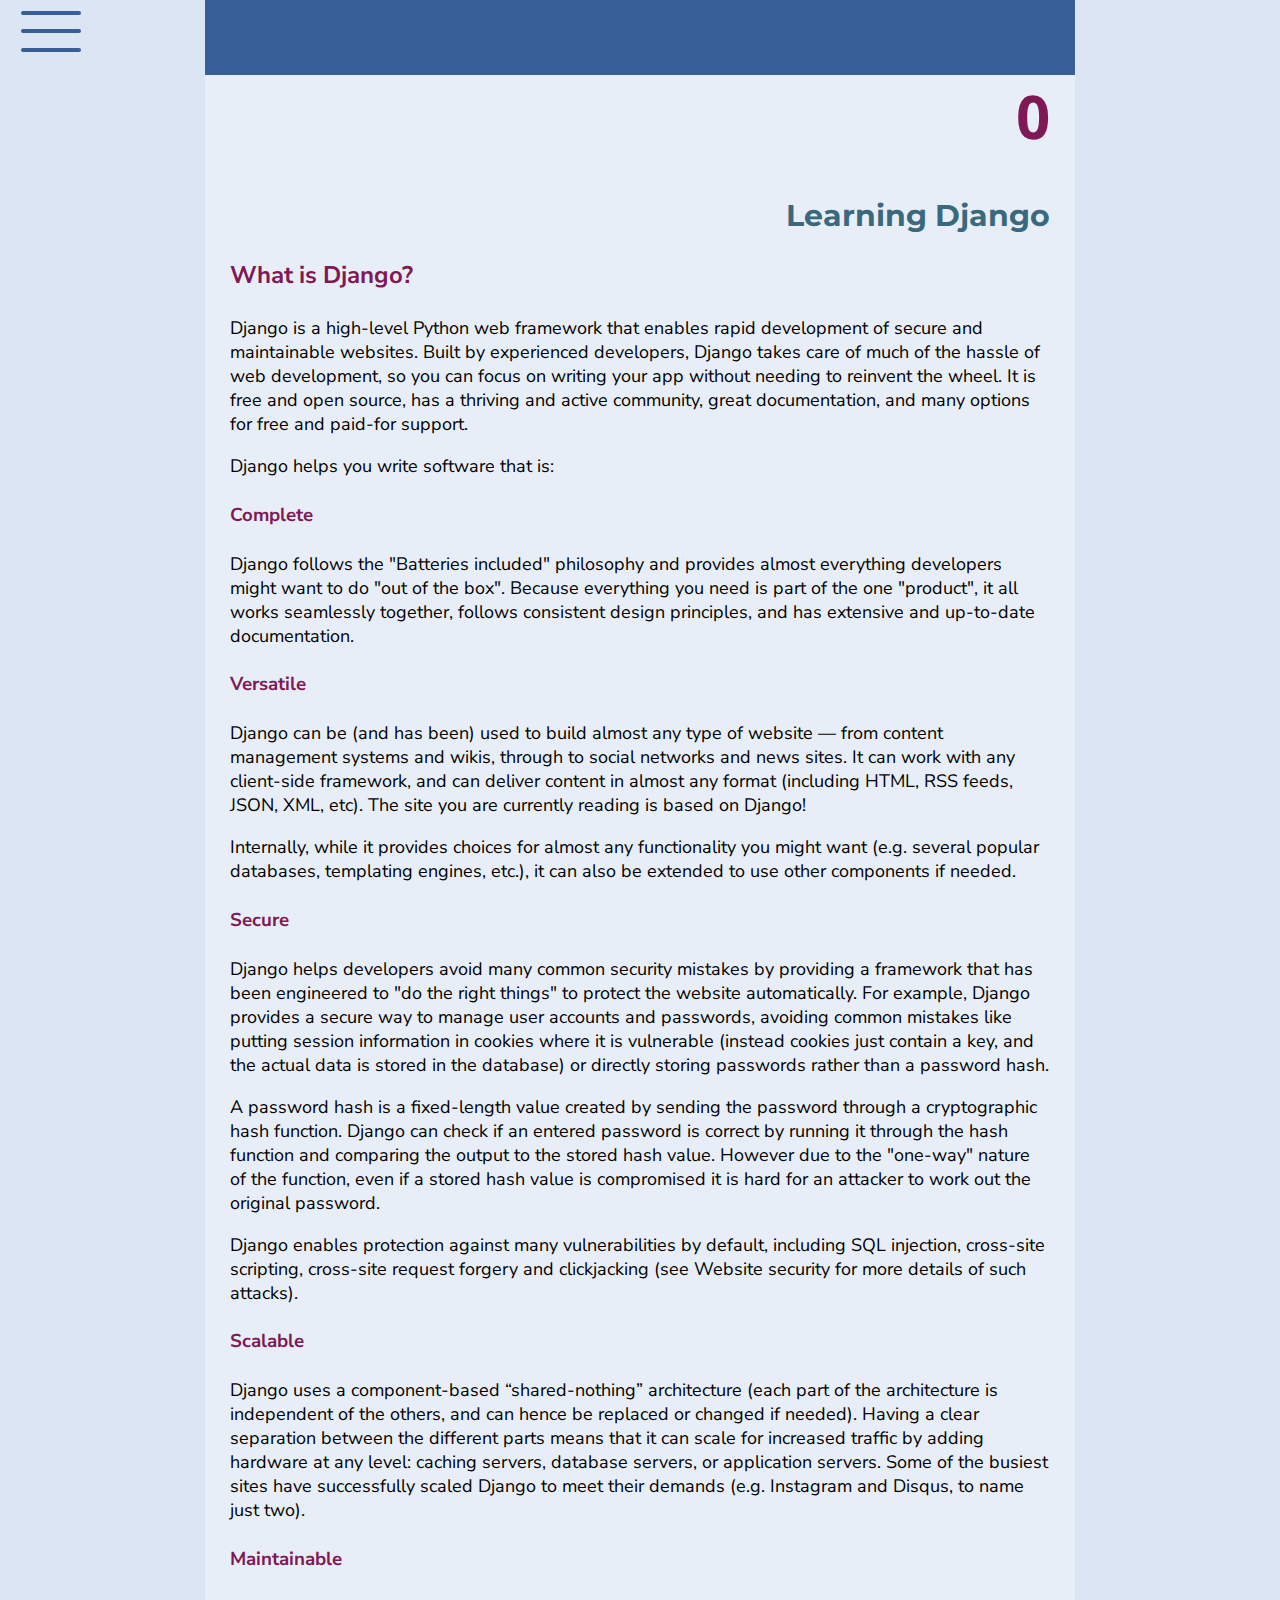
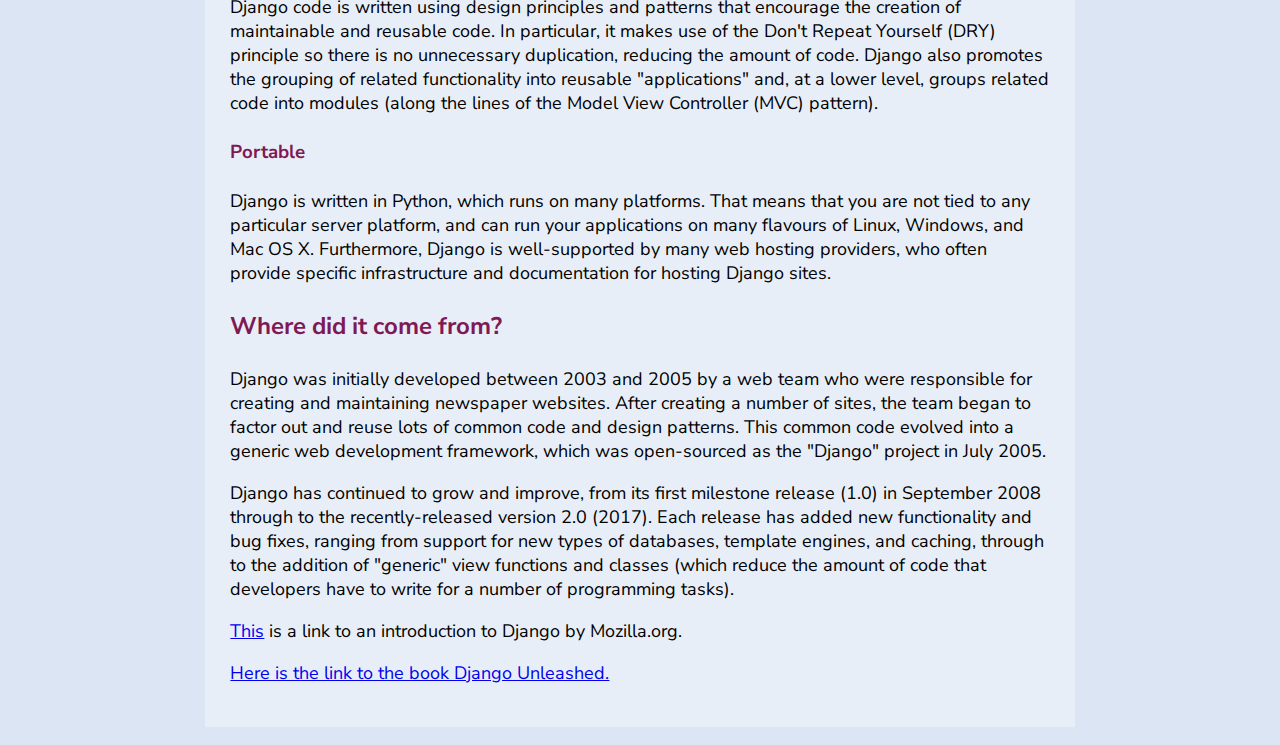
==== commit 2f8041f8: "added the whole book pdf" ====
--- a/index.html
+++ b/index.html
@@ -6,7 +6,7 @@
 <link href="https://fonts.googleapis.com/css?family=Montserrat:Light|Open+Sans|Nunito+Sans"
 rel="stylesheet">     
 <link rel="stylesheet" href="master.css">
-<title></title>   
+<title>Home</title>   
 </head>   
 <body>     
 <div class="main-container">
@@ -65,6 +65,7 @@
 <p>Django has continued to grow and improve, from its first milestone release (1.0) in September 2008 through to the recently-released version 2.0 (2017). Each release has added new functionality and bug fixes, ranging from support for new types of databases, template engines, and caching, through to the addition of &quot;generic&quot; view functions and classes (which reduce the amount of code that developers have to write for a number of programming tasks).</p>
 
 <p><a href="https://developer.mozilla.org/en-US/docs/Learn/Server-side/Django/Introduction">This</a> is a link to an introduction to Django by Mozilla.org.</p>
+<p><a href="django-unleashed.pdf">Here is the link to the book Django Unleashed.</a></p>
 <p>&nbsp;</p>
 
            
--- a/master.css
+++ b/master.css
@@ -4,7 +4,6 @@
   padding: 0px;
 }
 .main-container {
-  width: 800px;
   width: 64%;
   margin: 0 auto;
   background: #e8eef7;
@@ -71,16 +70,14 @@
   padding-top: 10px;
   padding-bottom: 10px;
 }
+
 #home {
   color: #7f1956;
 }
-/* { margin: 0px; padding: 0px; }
-/*body {
-  background: #385e97;
-  width: 100%; 
-  height: 100%;
-  font:12px "Open Sans", sans-serif; 
-}*/
+
+#short-list li {
+  display: list-item;
+}
 
 div.burger {
   height: 60px; 
@@ -94,8 +91,6 @@
   div.y,
   div.z {
     position: absolute; 
-    /*margin: auto;
-    top: 0px; bottom: 0px;    */
     background: #fff;
     background: #385e97;
     border-radius:2px;
@@ -118,7 +113,6 @@
             transition: all 70ms ease-out;
   }
    
-  
   div.rotate30{
     -ms-transform: rotate(30deg); 
       -webkit-transform: rotate(30deg); 
@@ -190,6 +184,7 @@
        -o-transition: all 300ms cubic-bezier(0.000, 0.995, 0.990, 1.000);
           transition: all 300ms cubic-bezier(0.000, 0.995, 0.990, 1.000); 
 }
+
 div.circle.expand{
   width:1200px;
   height:1200px;
@@ -199,15 +194,16 @@
      -moz-transition: all 400ms cubic-bezier(0.000, 0.995, 0.990, 1.000);
       -ms-transition: all 400ms cubic-bezier(0.000, 0.995, 0.990, 1.000);
        -o-transition: all 400ms cubic-bezier(0.000, 0.995, 0.990, 1.000);
-          transition: all 400ms cubic-bezier(0.000, 0.995, 0.990, 1.000);         
-  
-}
+          transition: all 400ms cubic-bezier(0.000, 0.995, 0.990, 1.000);           
+}
+/* position fixed makes links on the page unclickable. */
 div.menu {
   height: 568px; 
   width: 320px;
-  position: fixed;
+  position: absolute;
   top: 0px; left: 0px;
 }
+
 div.menu ul li {
   list-style: none;
   position: fixed;
@@ -225,7 +221,6 @@
 }
 div.menu ul li a {
   color:#4a89dc;
-  text-transform:uppercase;
   text-transform: none;
   text-decoration:none; 
   letter-spacing:3px;     
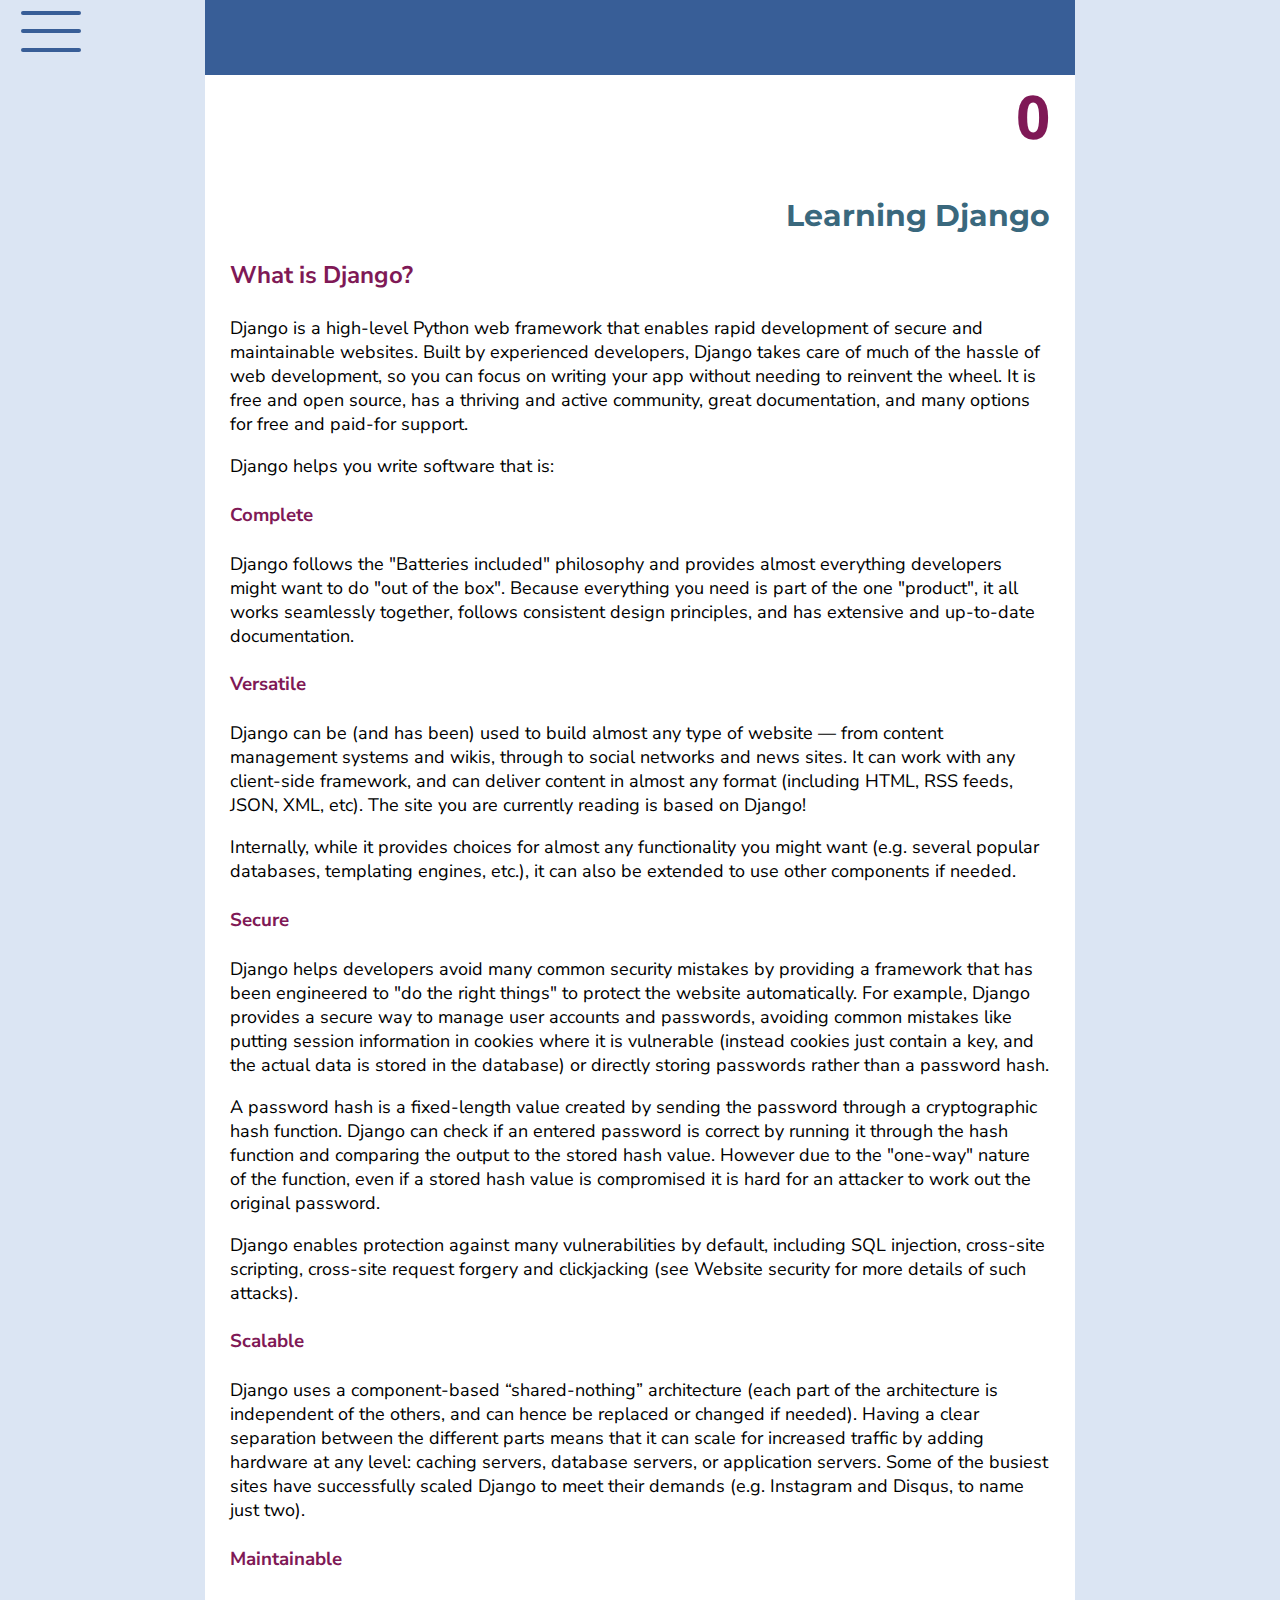
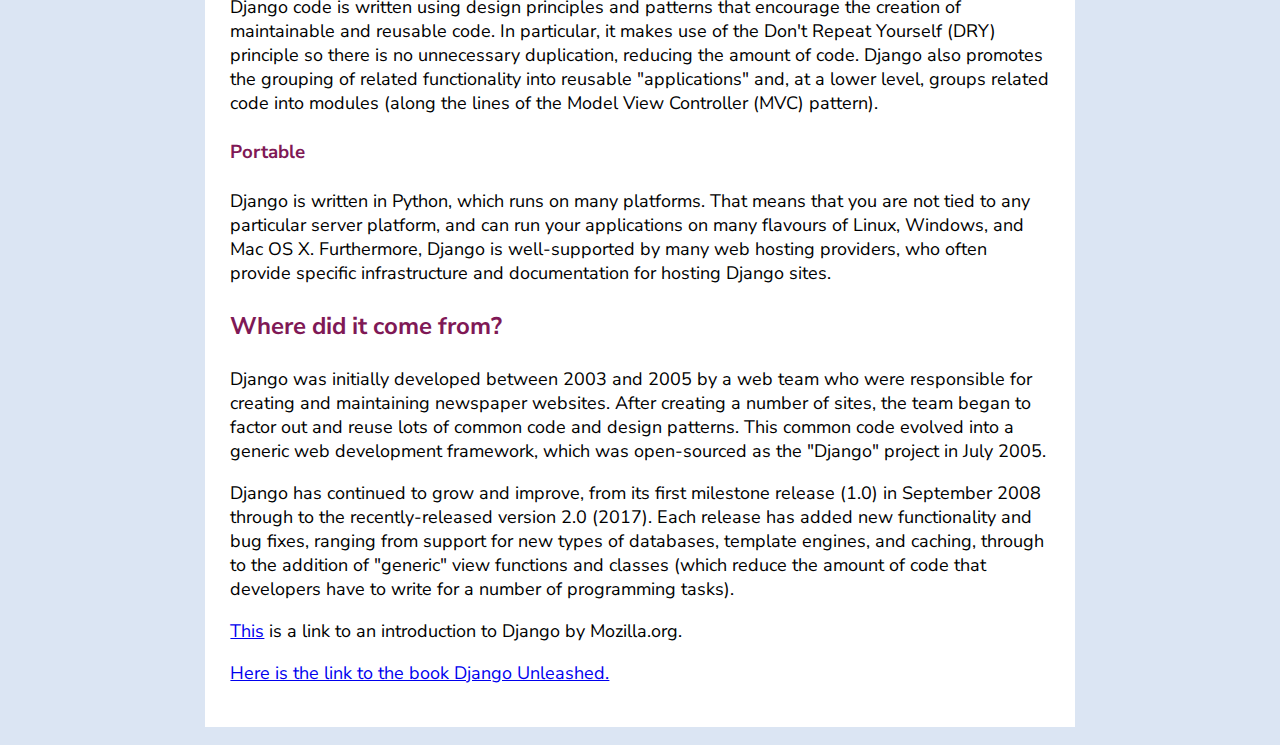
==== commit a412f425: "background change to white" ====
--- a/styles/atom-one-light.css
+++ b/styles/atom-one-light.css
@@ -25,6 +25,7 @@
   color: #383a42;
   background: #e7ebff;
   background: #e8eef7;
+  background: #fff;
   font-size: 18px;
 }
 /* background: #f6ecea; */
--- a/master.css
+++ b/master.css
@@ -7,6 +7,7 @@
   width: 64%;
   margin: 0 auto;
   background: #e8eef7;
+  background: #fff;
   padding-left: 25px;
   padding-right: 25px;
   margin-top: 75px;
@@ -59,7 +60,7 @@
 
 pre {
   max-width: 800px;
-  border: white 3px solid;
+  border: #9bb7de 3px solid;
   word-wrap: break-word;
 }
 
